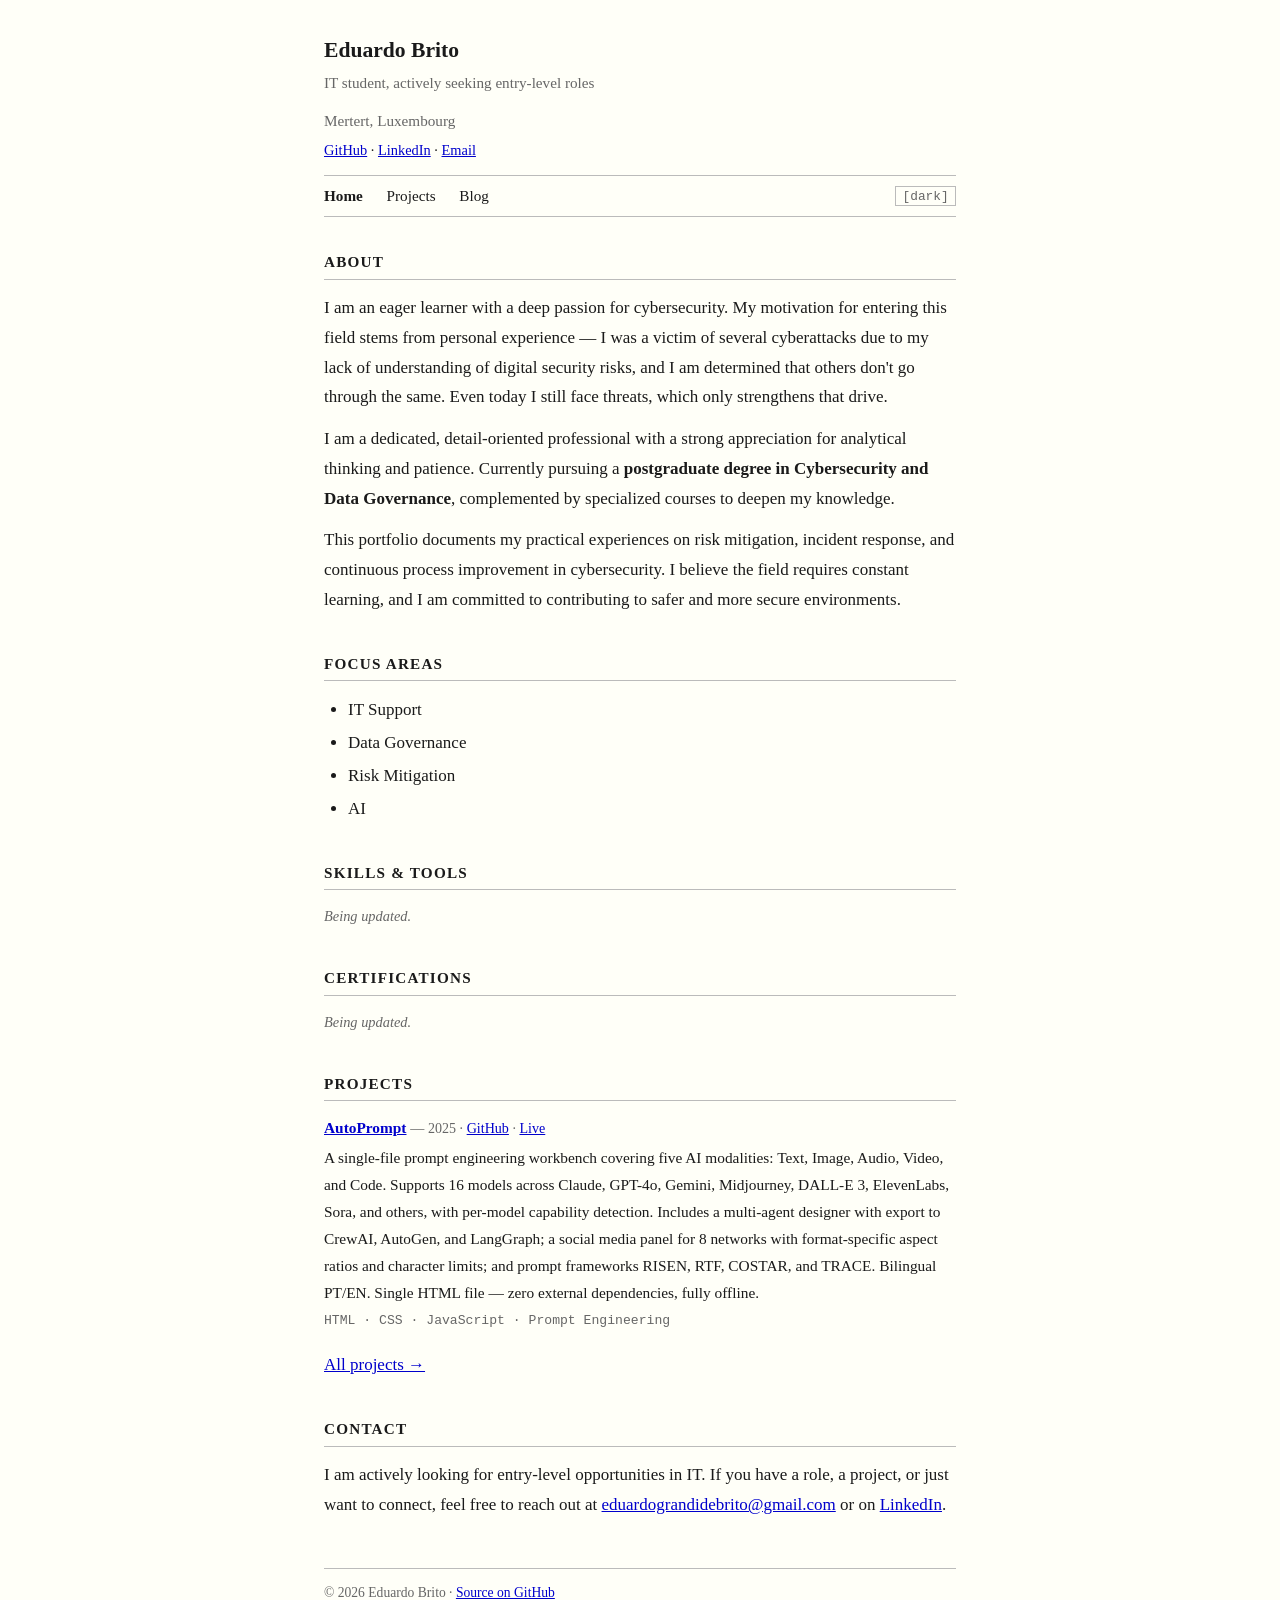
==== index.html @ 05aec523 "Shorten footer name, update contact to general IT opportunities Co-Authored-By: Claude Sonnet 4.6 <n" ====
<!DOCTYPE html>
<html lang="en">
<head>
  <script>if (localStorage.getItem('theme') === 'dark') document.documentElement.classList.add('dark');</script>
  <meta charset="UTF-8" />
  <meta name="viewport" content="width=device-width, initial-scale=1.0" />
  <meta name="description" content="Eduardo Grandide Brito — Cybersecurity researcher. Risk mitigation, incident response, data governance." />
  <meta http-equiv="Content-Security-Policy"
    content="default-src 'self';
             script-src 'self' 'unsafe-inline';
             style-src 'self' 'unsafe-inline';
             img-src 'self' data:;
             object-src 'none';
             base-uri 'self';" />
  <title>idoaredo - portfolio</title>
  <link rel="stylesheet" href="assets/css/style.css" />
</head>
<body>

  <a href="#main-content" class="skip-link">Skip to content</a>

  <header class="site-header">
    <h1>Eduardo Brito</h1>
    <p class="tagline">IT student, actively seeking entry-level roles</p>
    <p class="tagline">Mertert, Luxembourg</p>
    <p class="header-links">
      <a href="https://github.com/idoaredo" target="_blank" rel="noopener noreferrer">GitHub</a> ·
      <a href="https://linkedin.com/in/idoaredo" target="_blank" rel="noopener noreferrer">LinkedIn</a> ·
      <a href="mailto:eduardograndidebrito@gmail.com">Email</a>
    </p>
  </header>

  <nav role="navigation" aria-label="Main navigation">
    <span class="nav-links-group">
      <a href="index.html" aria-current="page">Home</a>
      <a href="projects.html">Projects</a>
      <a href="blog.html">Blog</a>
    </span>
    <button id="dark-mode-toggle" aria-label="Toggle dark mode">[dark]</button>
  </nav>

  <main id="main-content">

    <section id="about">
      <h2>About</h2>
      <p>
        I am an eager learner with a deep passion for cybersecurity. My motivation for entering
        this field stems from personal experience — I was a victim of several cyberattacks due to
        my lack of understanding of digital security risks, and I am determined that others don't
        go through the same. Even today I still face threats, which only strengthens that drive.
      </p>
      <p>
        I am a dedicated, detail-oriented professional with a strong appreciation for analytical
        thinking and patience. Currently pursuing a <strong>postgraduate degree in Cybersecurity
        and Data Governance</strong>, complemented by specialized courses to deepen my knowledge.
      </p>
      <p>
        This portfolio documents my practical experiences on risk mitigation, incident response,
        and continuous process improvement in cybersecurity. I believe the field requires constant
        learning, and I am committed to contributing to safer and more secure environments.
      </p>
    </section>

    <section id="focus">
      <h2>Focus Areas</h2>
      <ul>
        <li>IT Support</li>
        <li>Data Governance</li>
        <li>Risk Mitigation</li>
        <li>AI</li>
      </ul>
    </section>

    <section id="skills">
      <h2>Skills &amp; Tools</h2>
      <p style="color: var(--muted); font-style: italic; font-size: 0.9rem;">Being updated.</p>
    </section>

    <section id="certifications">
      <h2>Certifications</h2>
      <p style="color: var(--muted); font-style: italic; font-size: 0.9rem;">Being updated.</p>
    </section>

    <section id="projects">
      <h2>Projects</h2>

      <div class="project-entry">
        <p>
          <strong><a href="autoprompt/index.html" target="_blank" rel="noopener noreferrer">AutoPrompt</a></strong>
          <span class="meta"> — 2025 ·
            <a href="https://github.com/idoaredo/idoaredo.github.io" target="_blank" rel="noopener noreferrer">GitHub</a> ·
            <a href="autoprompt/index.html" target="_blank" rel="noopener noreferrer">Live</a>
          </span>
        </p>
        <p>A single-file prompt engineering workbench covering five AI modalities: Text, Image,
        Audio, Video, and Code. Supports 16 models across Claude, GPT-4o, Gemini, Midjourney,
        DALL-E 3, ElevenLabs, Sora, and others, with per-model capability detection.
        Includes a multi-agent designer with export to CrewAI, AutoGen, and LangGraph; a social
        media panel for 8 networks with format-specific aspect ratios and character limits; and
        prompt frameworks RISEN, RTF, COSTAR, and TRACE. Bilingual PT/EN.
        Single HTML file — zero external dependencies, fully offline.</p>
        <p class="tags">HTML · CSS · JavaScript · Prompt Engineering</p>
      </div>

      <p><a href="projects.html">All projects →</a></p>
    </section>

    <section id="contact">
      <h2>Contact</h2>
      <p>
        I am actively looking for entry-level opportunities in IT. If you have a role, a project,
        or just want to connect, feel free to reach out at
        <a href="mailto:eduardograndidebrito@gmail.com">eduardograndidebrito@gmail.com</a>
        or on <a href="https://linkedin.com/in/idoaredo" target="_blank" rel="noopener noreferrer">LinkedIn</a>.
      </p>
    </section>

  </main>

  <footer>
    <p>© 2026 Eduardo Brito ·
      <a href="https://github.com/idoaredo/idoaredo.github.io" target="_blank" rel="noopener noreferrer">Source on GitHub</a>
    </p>
  </footer>

  <script src="assets/js/script.js" defer></script>
</body>
</html>
---- assets/css/style.css ----
/* ── Variables ───────────────────────────────────────────── */
:root {
  --bg:     #fffff8;
  --text:   #1a1a1a;
  --muted:  #666;
  --link:   #00c;
  --border: #bbb;
  --max-w:  680px;
}
html.dark {
  --bg:     #1c1c1c;
  --text:   #ddd;
  --muted:  #999;
  --link:   #88aaff;
  --border: #444;
}

/* ── Reset ───────────────────────────────────────────────── */
*, *::before, *::after { box-sizing: border-box; margin: 0; padding: 0; }

/* ── Base ────────────────────────────────────────────────── */
body {
  background: var(--bg);
  color: var(--text);
  font-family: Georgia, 'Times New Roman', serif;
  font-size: 17px;
  line-height: 1.75;
  max-width: var(--max-w);
  margin: 2rem auto;
  padding: 0 1.5rem;
}
a { color: var(--link); }
a:hover { text-decoration: none; }
p + p { margin-top: 0.75rem; }
ul, ol { padding-left: 1.5rem; }
li { margin-bottom: 0.2rem; }
strong { color: var(--text); }

/* ── Skip link ───────────────────────────────────────────── */
.skip-link {
  position: absolute; top: -100%; left: 1rem;
  background: var(--text); color: var(--bg);
  padding: 0.3rem 0.75rem; text-decoration: none; font-size: 0.85rem;
}
.skip-link:focus { top: 0.5rem; }

/* ── Site header ─────────────────────────────────────────── */
.site-header { margin-bottom: 0.75rem; }
.site-header h1 { font-size: 1.35rem; font-weight: bold; }
.site-header .tagline { color: var(--muted); font-size: 0.95rem; }
.site-header .header-links { margin-top: 0.2rem; font-size: 0.9rem; }

/* ── Nav ─────────────────────────────────────────────────── */
nav {
  border-top: 1px solid var(--border);
  border-bottom: 1px solid var(--border);
  padding: 0.4rem 0;
  margin-bottom: 2rem;
  display: flex;
  justify-content: space-between;
  align-items: center;
  font-size: 0.95rem;
}
.nav-links-group a {
  color: var(--text);
  text-decoration: none;
  margin-right: 1.25rem;
}
.nav-links-group a:hover { text-decoration: underline; }
.nav-links-group a[aria-current="page"] { font-weight: bold; }

#dark-mode-toggle {
  background: none;
  border: 1px solid var(--border);
  cursor: pointer;
  color: var(--muted);
  font-size: 0.8rem;
  font-family: 'Courier New', monospace;
  padding: 0.1rem 0.4rem;
}

/* ── Sections ────────────────────────────────────────────── */
section { margin-bottom: 2.25rem; }
h2 {
  font-size: 0.95rem;
  font-weight: bold;
  text-transform: uppercase;
  letter-spacing: 0.08em;
  border-bottom: 1px solid var(--border);
  padding-bottom: 0.2rem;
  margin-bottom: 0.85rem;
}

/* ── Project entries ─────────────────────────────────────── */
.project-entry { margin-bottom: 1.1rem; }
.project-entry .meta { font-size: 0.88rem; color: var(--muted); }
.project-entry p { margin-top: 0.2rem; font-size: 0.96rem; }
.project-entry .tags {
  margin-top: 0.2rem;
  font-family: 'Courier New', monospace;
  font-size: 0.82rem;
  color: var(--muted);
}

/* ── Blog list ───────────────────────────────────────────── */
.blog-list { list-style: none; padding: 0; }
.blog-list li { margin-bottom: 0.6rem; font-size: 0.95rem; }
.blog-list .date {
  font-family: 'Courier New', monospace;
  font-size: 0.82rem;
  color: var(--muted);
  margin-right: 0.75rem;
}

/* ── Page headers ────────────────────────────────────────── */
.page-title { margin-bottom: 2rem; }
.page-title h1 {
  font-size: 1.35rem;
  border-bottom: 1px solid var(--border);
  padding-bottom: 0.3rem;
}
.page-title p { color: var(--muted); font-size: 0.9rem; margin-top: 0.3rem; }

/* ── Footer ──────────────────────────────────────────────── */
footer {
  border-top: 1px solid var(--border);
  margin-top: 3rem;
  padding-top: 0.75rem;
  font-size: 0.85rem;
  color: var(--muted);
}

/* ── Responsive ──────────────────────────────────────────── */
@media (max-width: 520px) {
  body { font-size: 16px; margin: 1rem auto; }
}
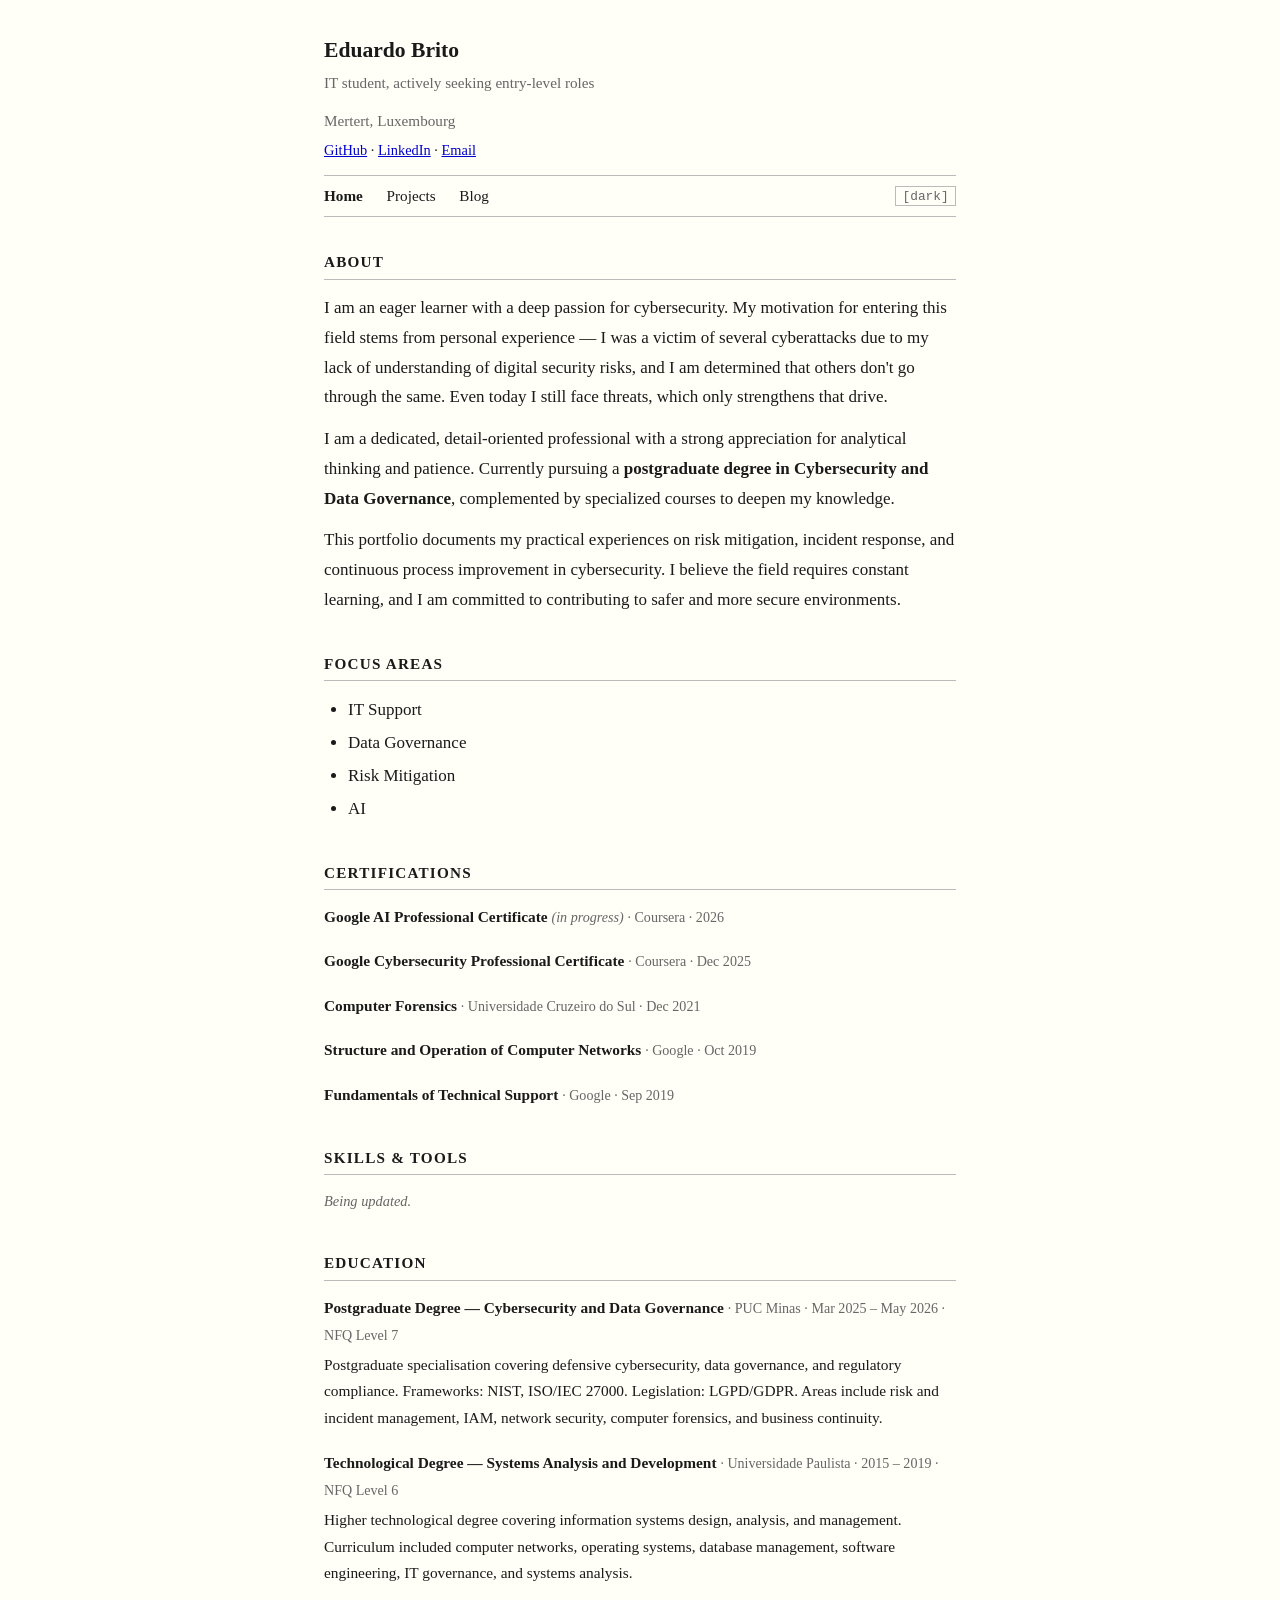
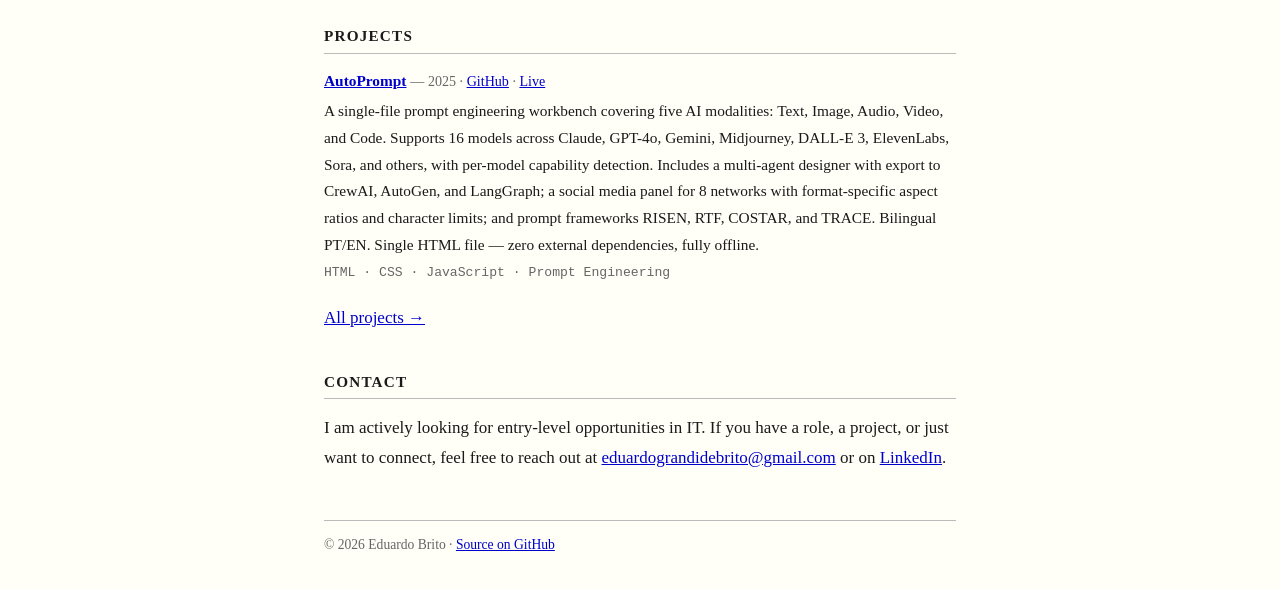
==== commit af711cd6: "Add Education and Certifications sections Co-Authored-By: Claude Sonnet 4.6 <noreply@anthropic.com>" ====
--- a/index.html
+++ b/index.html
@@ -71,14 +71,59 @@
       </ul>
     </section>
 
+    <section id="certifications">
+      <h2>Certifications</h2>
+
+      <div class="project-entry">
+        <p><strong>Google AI Professional Certificate</strong> <em style="color:var(--muted); font-size:0.88rem;">(in progress)</em>
+          <span class="meta"> · Coursera · 2026</span></p>
+      </div>
+
+      <div class="project-entry">
+        <p><strong>Google Cybersecurity Professional Certificate</strong>
+          <span class="meta"> · Coursera · Dec 2025</span></p>
+      </div>
+
+      <div class="project-entry">
+        <p><strong>Computer Forensics</strong>
+          <span class="meta"> · Universidade Cruzeiro do Sul · Dec 2021</span></p>
+      </div>
+
+      <div class="project-entry">
+        <p><strong>Structure and Operation of Computer Networks</strong>
+          <span class="meta"> · Google · Oct 2019</span></p>
+      </div>
+
+      <div class="project-entry">
+        <p><strong>Fundamentals of Technical Support</strong>
+          <span class="meta"> · Google · Sep 2019</span></p>
+      </div>
+    </section>
+
     <section id="skills">
       <h2>Skills &amp; Tools</h2>
       <p style="color: var(--muted); font-style: italic; font-size: 0.9rem;">Being updated.</p>
     </section>
 
-    <section id="certifications">
-      <h2>Certifications</h2>
-      <p style="color: var(--muted); font-style: italic; font-size: 0.9rem;">Being updated.</p>
+    <section id="education">
+      <h2>Education</h2>
+
+      <div class="project-entry">
+        <p><strong>Postgraduate Degree — Cybersecurity and Data Governance</strong>
+          <span class="meta"> · PUC Minas · Mar 2025 – May 2026 · NFQ Level 7</span></p>
+        <p>Postgraduate specialisation covering defensive cybersecurity, data governance, and
+        regulatory compliance. Frameworks: NIST, ISO/IEC 27000. Legislation: LGPD/GDPR.
+        Areas include risk and incident management, IAM, network security, computer forensics,
+        and business continuity.</p>
+      </div>
+
+      <div class="project-entry">
+        <p><strong>Technological Degree — Systems Analysis and Development</strong>
+          <span class="meta"> · Universidade Paulista · 2015 – 2019 · NFQ Level 6</span></p>
+        <p>Higher technological degree covering information systems design, analysis, and
+        management. Curriculum included computer networks, operating systems, database
+        management, software engineering, IT governance, and systems analysis.</p>
+      </div>
     </section>
 
     <section id="projects">
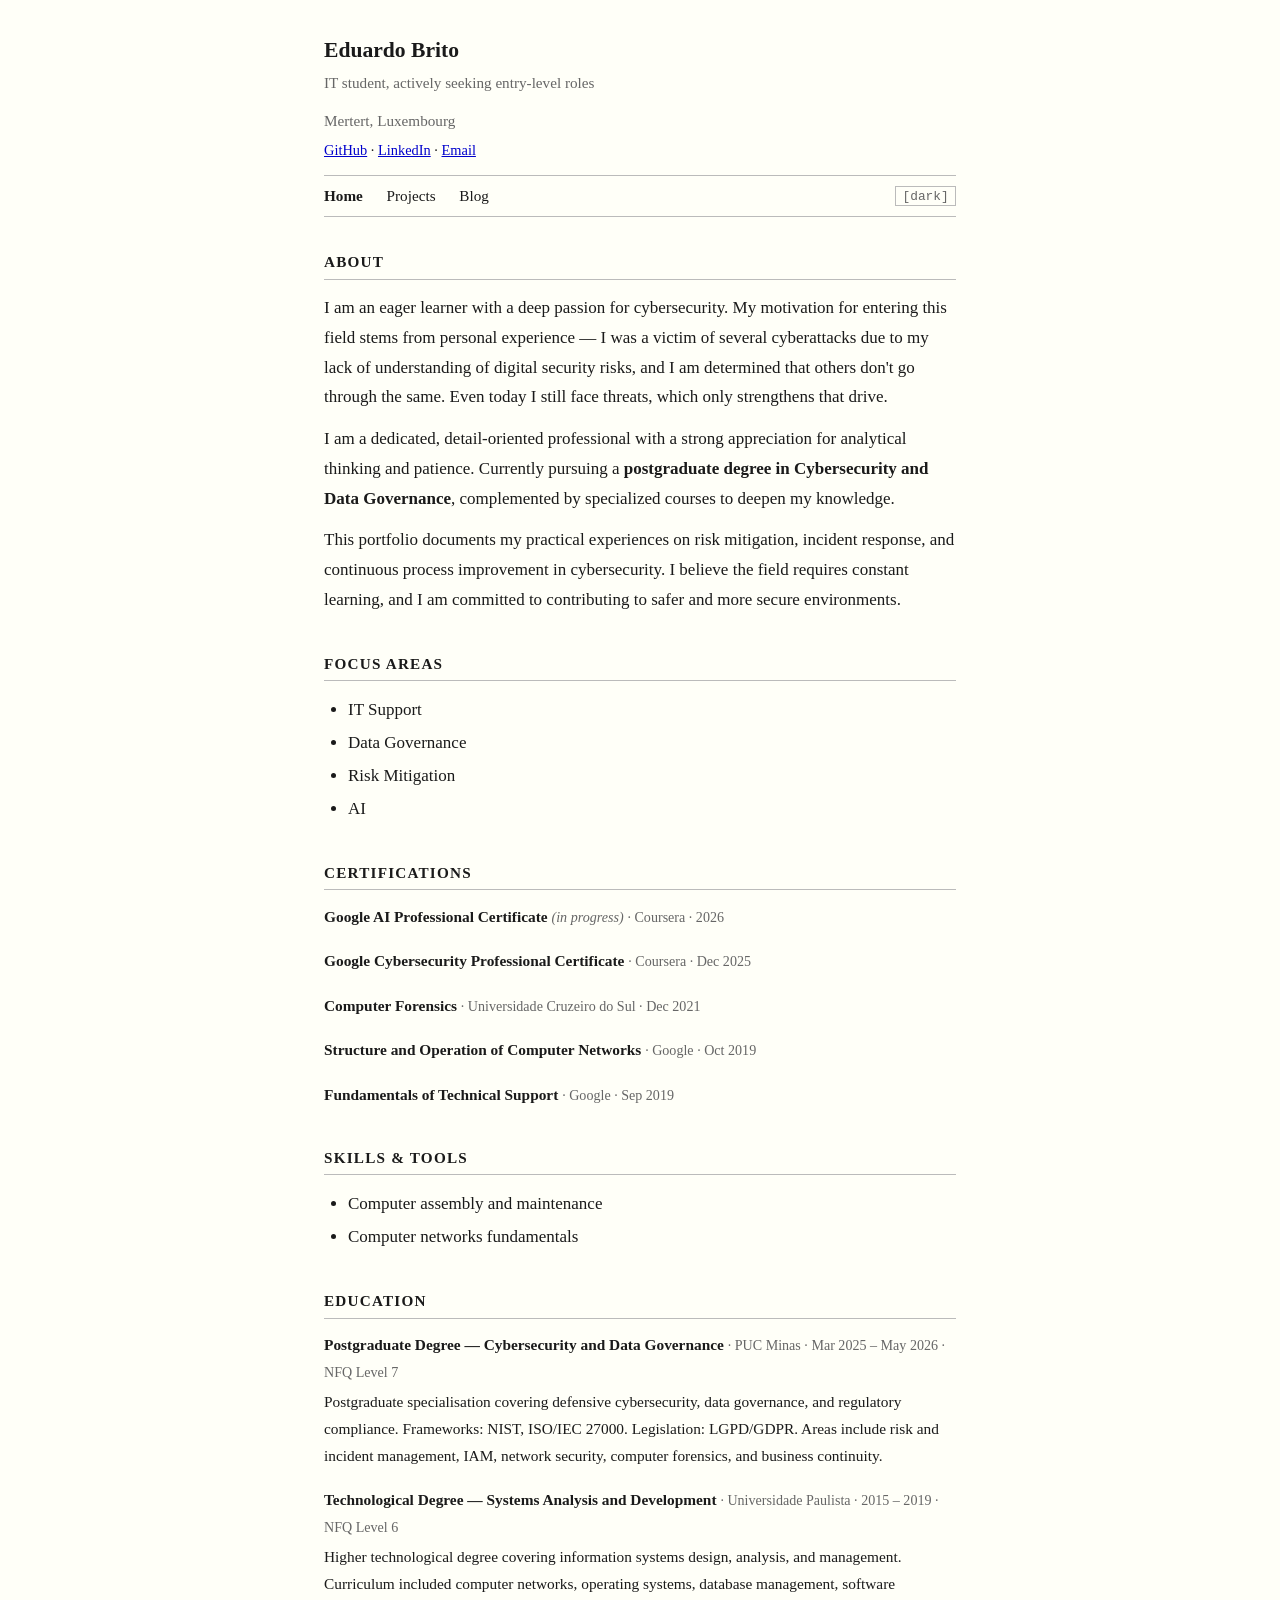
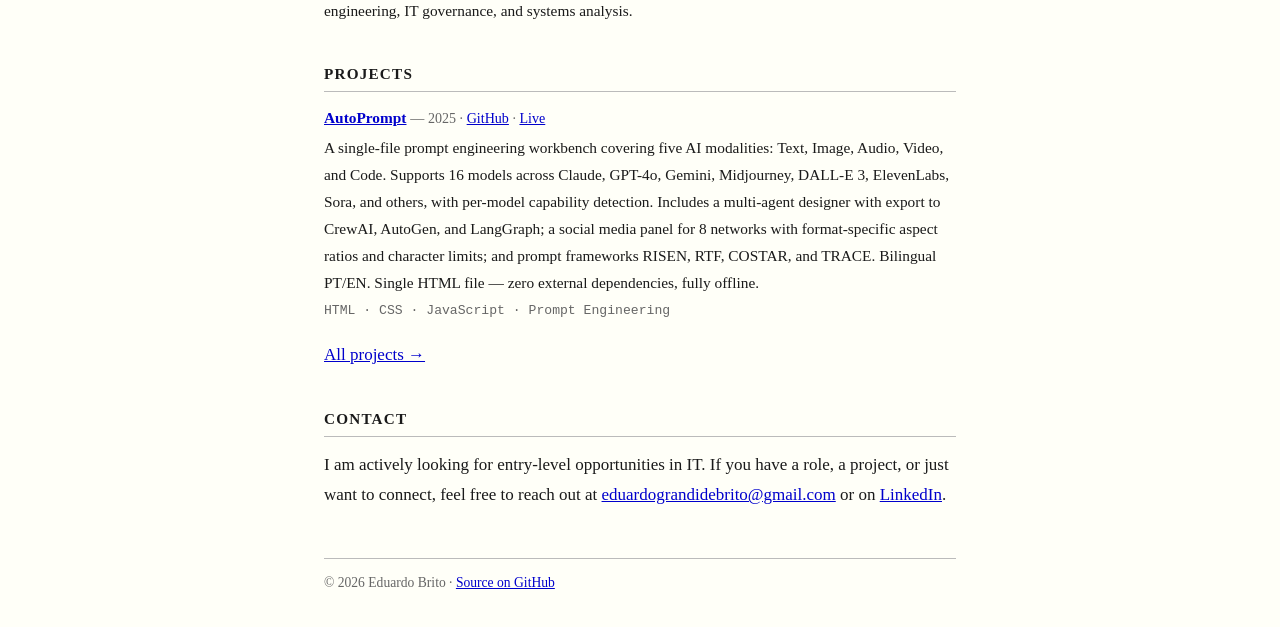
==== commit 622ddc11: "Add skills section, set AutoPrompt default language to EN - Add Computer assembly and computer netwo" ====
--- a/index.html
+++ b/index.html
@@ -102,7 +102,10 @@
 
     <section id="skills">
       <h2>Skills &amp; Tools</h2>
-      <p style="color: var(--muted); font-style: italic; font-size: 0.9rem;">Being updated.</p>
+      <ul>
+        <li>Computer assembly and maintenance</li>
+        <li>Computer networks fundamentals</li>
+      </ul>
     </section>
 
     <section id="education">
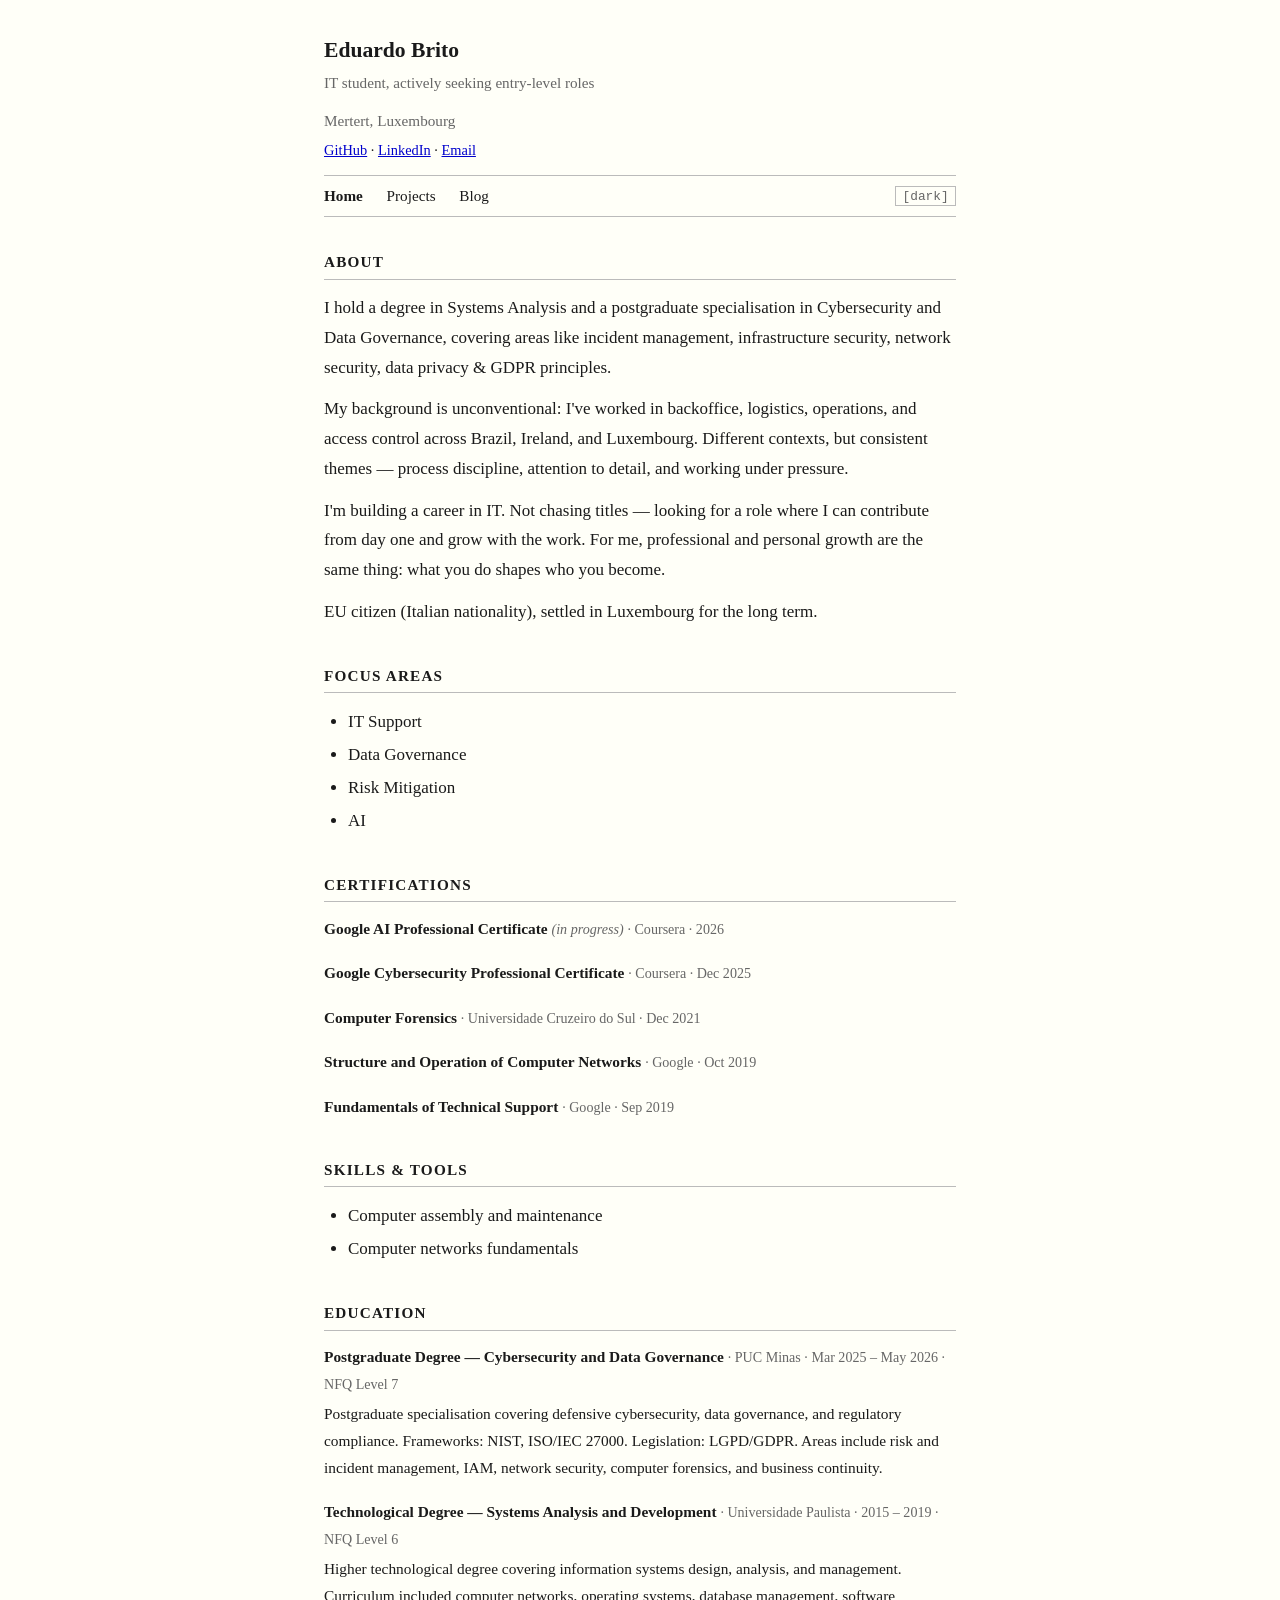
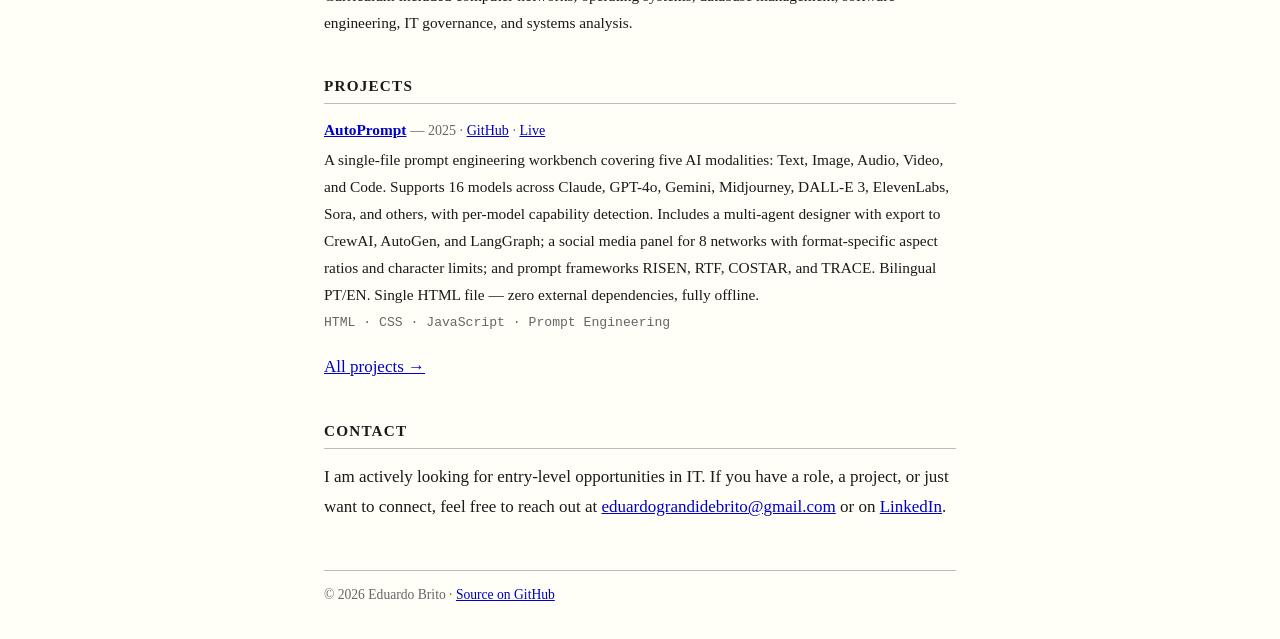
==== commit 29b0d820: "Update About section with LinkedIn bio Co-Authored-By: Claude Sonnet 4.6 <noreply@anthropic.com>" ====
--- a/index.html
+++ b/index.html
@@ -44,20 +44,22 @@
     <section id="about">
       <h2>About</h2>
       <p>
-        I am an eager learner with a deep passion for cybersecurity. My motivation for entering
-        this field stems from personal experience — I was a victim of several cyberattacks due to
-        my lack of understanding of digital security risks, and I am determined that others don't
-        go through the same. Even today I still face threats, which only strengthens that drive.
+        I hold a degree in Systems Analysis and a postgraduate specialisation in Cybersecurity
+        and Data Governance, covering areas like incident management, infrastructure security,
+        network security, data privacy &amp; GDPR principles.
       </p>
       <p>
-        I am a dedicated, detail-oriented professional with a strong appreciation for analytical
-        thinking and patience. Currently pursuing a <strong>postgraduate degree in Cybersecurity
-        and Data Governance</strong>, complemented by specialized courses to deepen my knowledge.
+        My background is unconventional: I've worked in backoffice, logistics, operations, and
+        access control across Brazil, Ireland, and Luxembourg. Different contexts, but consistent
+        themes — process discipline, attention to detail, and working under pressure.
       </p>
       <p>
-        This portfolio documents my practical experiences on risk mitigation, incident response,
-        and continuous process improvement in cybersecurity. I believe the field requires constant
-        learning, and I am committed to contributing to safer and more secure environments.
+        I'm building a career in IT. Not chasing titles — looking for a role where I can
+        contribute from day one and grow with the work. For me, professional and personal growth
+        are the same thing: what you do shapes who you become.
+      </p>
+      <p>
+        EU citizen (Italian nationality), settled in Luxembourg for the long term.
       </p>
     </section>
 
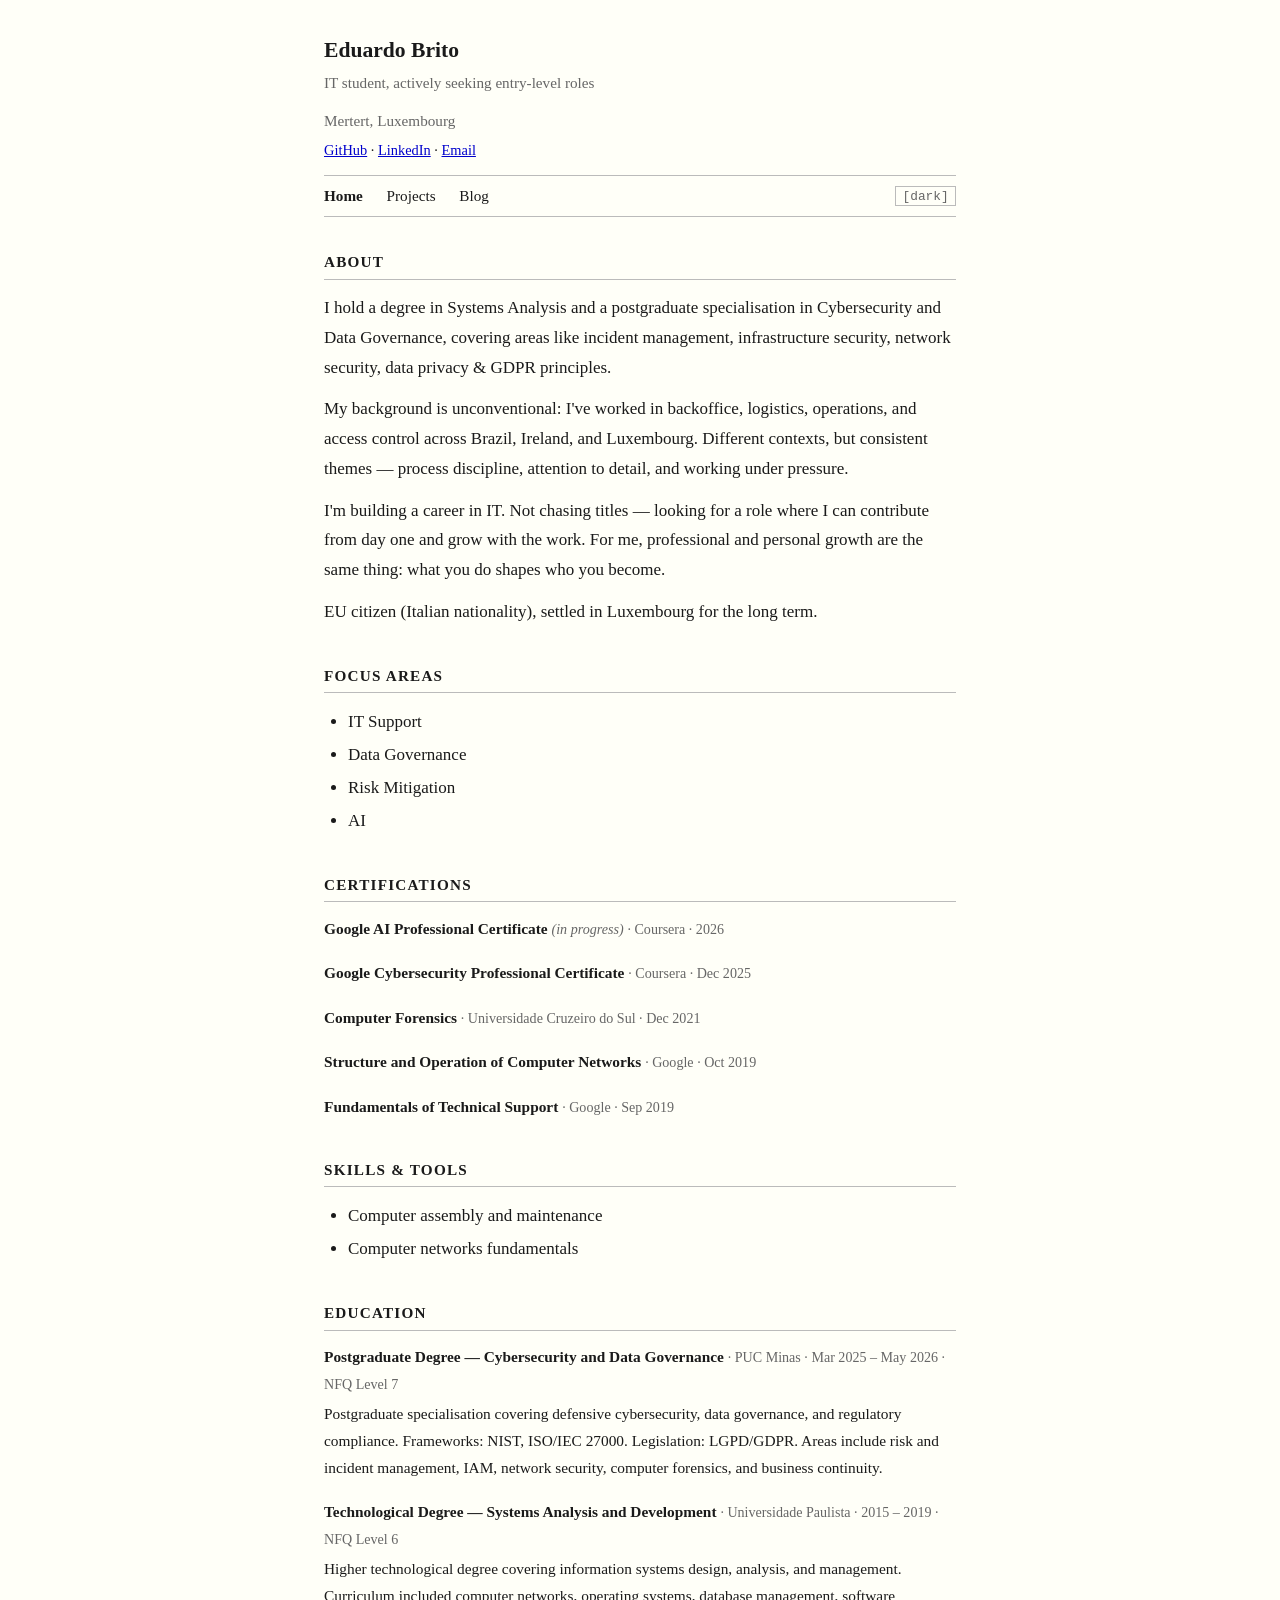
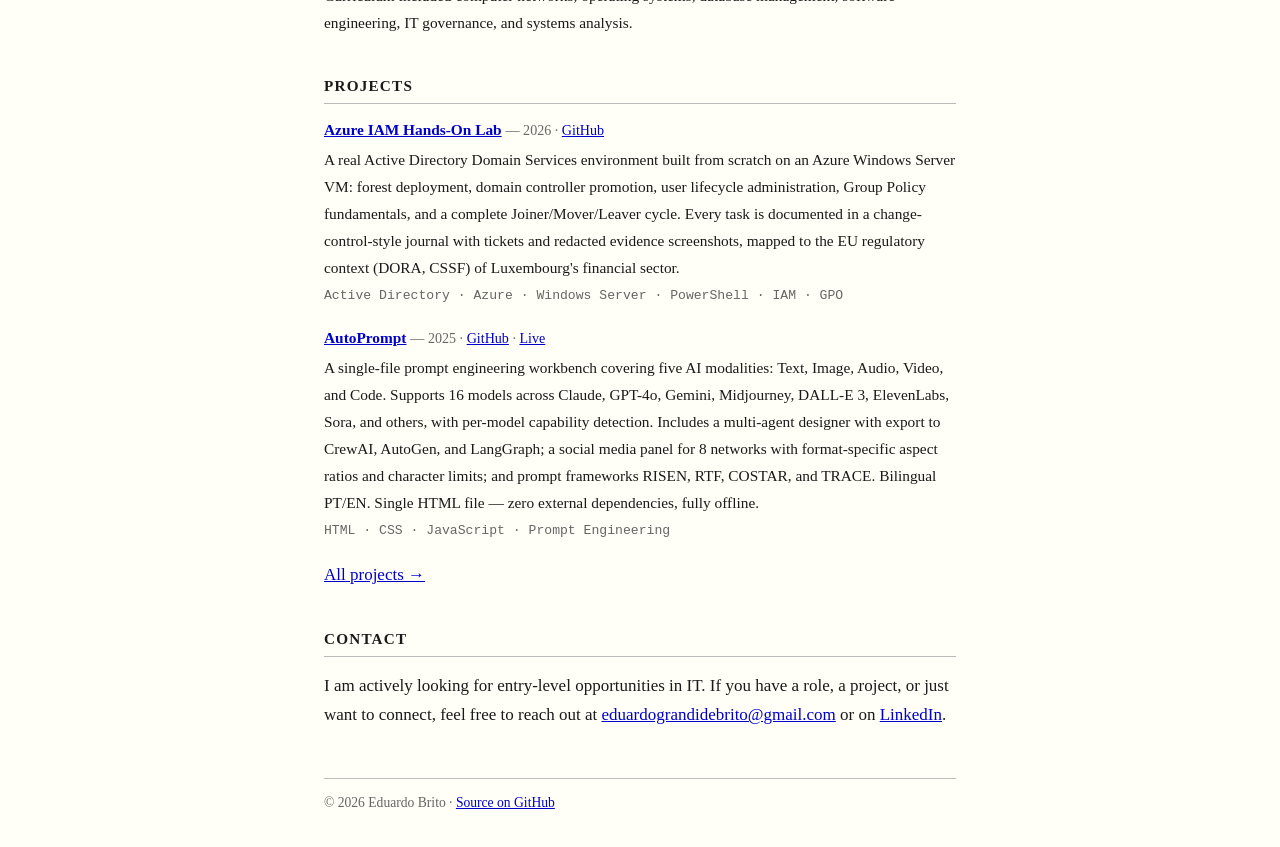
==== commit e126920c: "Feature Azure IAM Hands-On Lab on the homepage projects section Co-Authored-By: Claude Fable 5 <nore" ====
--- a/index.html
+++ b/index.html
@@ -136,6 +136,22 @@
 
       <div class="project-entry">
         <p>
+          <strong><a href="https://github.com/idoaredo/azure_iam_hands_on" target="_blank" rel="noopener noreferrer">Azure IAM Hands-On Lab</a></strong>
+          <span class="meta"> — 2026 ·
+            <a href="https://github.com/idoaredo/azure_iam_hands_on" target="_blank" rel="noopener noreferrer">GitHub</a>
+          </span>
+        </p>
+        <p>A real Active Directory Domain Services environment built from scratch on an Azure
+        Windows Server VM: forest deployment, domain controller promotion, user lifecycle
+        administration, Group Policy fundamentals, and a complete Joiner/Mover/Leaver cycle.
+        Every task is documented in a change-control-style journal with tickets and redacted
+        evidence screenshots, mapped to the EU regulatory context (DORA, CSSF) of Luxembourg's
+        financial sector.</p>
+        <p class="tags">Active Directory · Azure · Windows Server · PowerShell · IAM · GPO</p>
+      </div>
+
+      <div class="project-entry">
+        <p>
           <strong><a href="autoprompt/index.html" target="_blank" rel="noopener noreferrer">AutoPrompt</a></strong>
           <span class="meta"> — 2025 ·
             <a href="https://github.com/idoaredo/idoaredo.github.io" target="_blank" rel="noopener noreferrer">GitHub</a> ·
--- a/assets/css/style.css
+++ b/assets/css/style.css
@@ -112,6 +112,24 @@
   margin-right: 0.75rem;
 }
 
+/* ── Post ────────────────────────────────────────────────── */
+.post-title {
+  font-size: 1.2rem;
+  font-weight: bold;
+  text-transform: none;
+  letter-spacing: 0;
+  border-bottom: none;
+  padding-bottom: 0;
+  margin-bottom: 0.25rem;
+}
+.post-meta {
+  display: block;
+  font-family: 'Courier New', monospace;
+  font-size: 0.82rem;
+  color: var(--muted);
+  margin-bottom: 1.75rem;
+}
+
 /* ── Page headers ────────────────────────────────────────── */
 .page-title { margin-bottom: 2rem; }
 .page-title h1 {
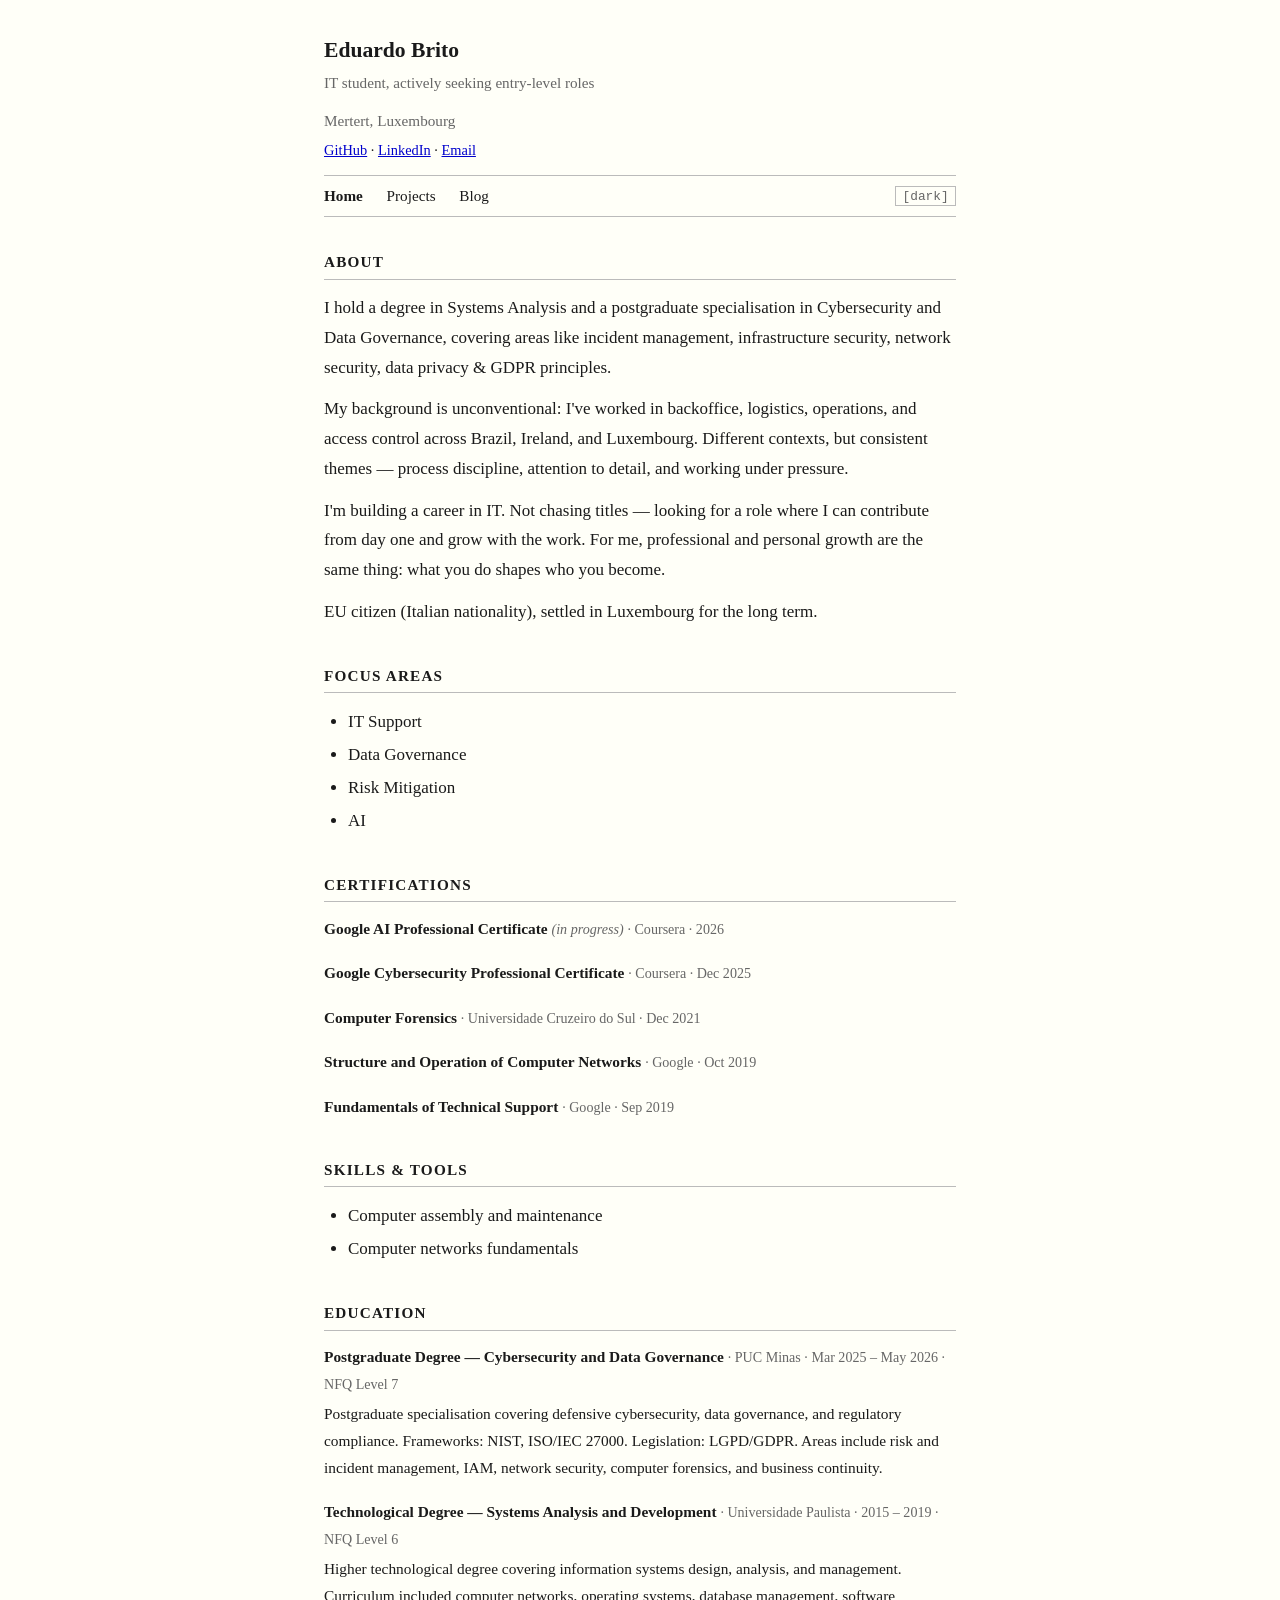
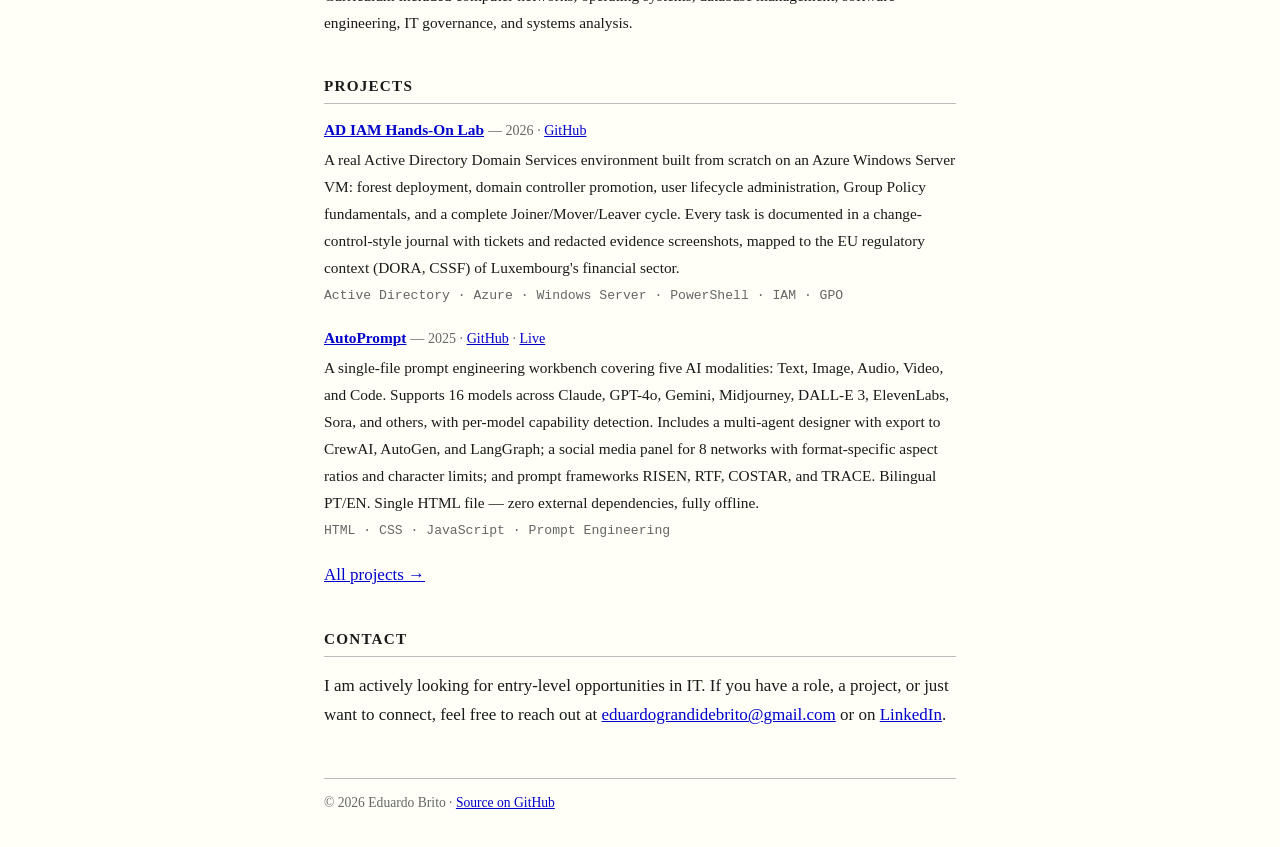
==== commit eac9bd03: "Rename Azure IAM Lab project card to AD IAM Lab" ====
--- a/index.html
+++ b/index.html
@@ -136,9 +136,9 @@
 
       <div class="project-entry">
         <p>
-          <strong><a href="https://github.com/idoaredo/azure_iam_hands_on" target="_blank" rel="noopener noreferrer">Azure IAM Hands-On Lab</a></strong>
+          <strong><a href="https://github.com/idoaredo/iam_ad_hands_on" target="_blank" rel="noopener noreferrer">AD IAM Hands-On Lab</a></strong>
           <span class="meta"> — 2026 ·
-            <a href="https://github.com/idoaredo/azure_iam_hands_on" target="_blank" rel="noopener noreferrer">GitHub</a>
+            <a href="https://github.com/idoaredo/iam_ad_hands_on" target="_blank" rel="noopener noreferrer">GitHub</a>
           </span>
         </p>
         <p>A real Active Directory Domain Services environment built from scratch on an Azure
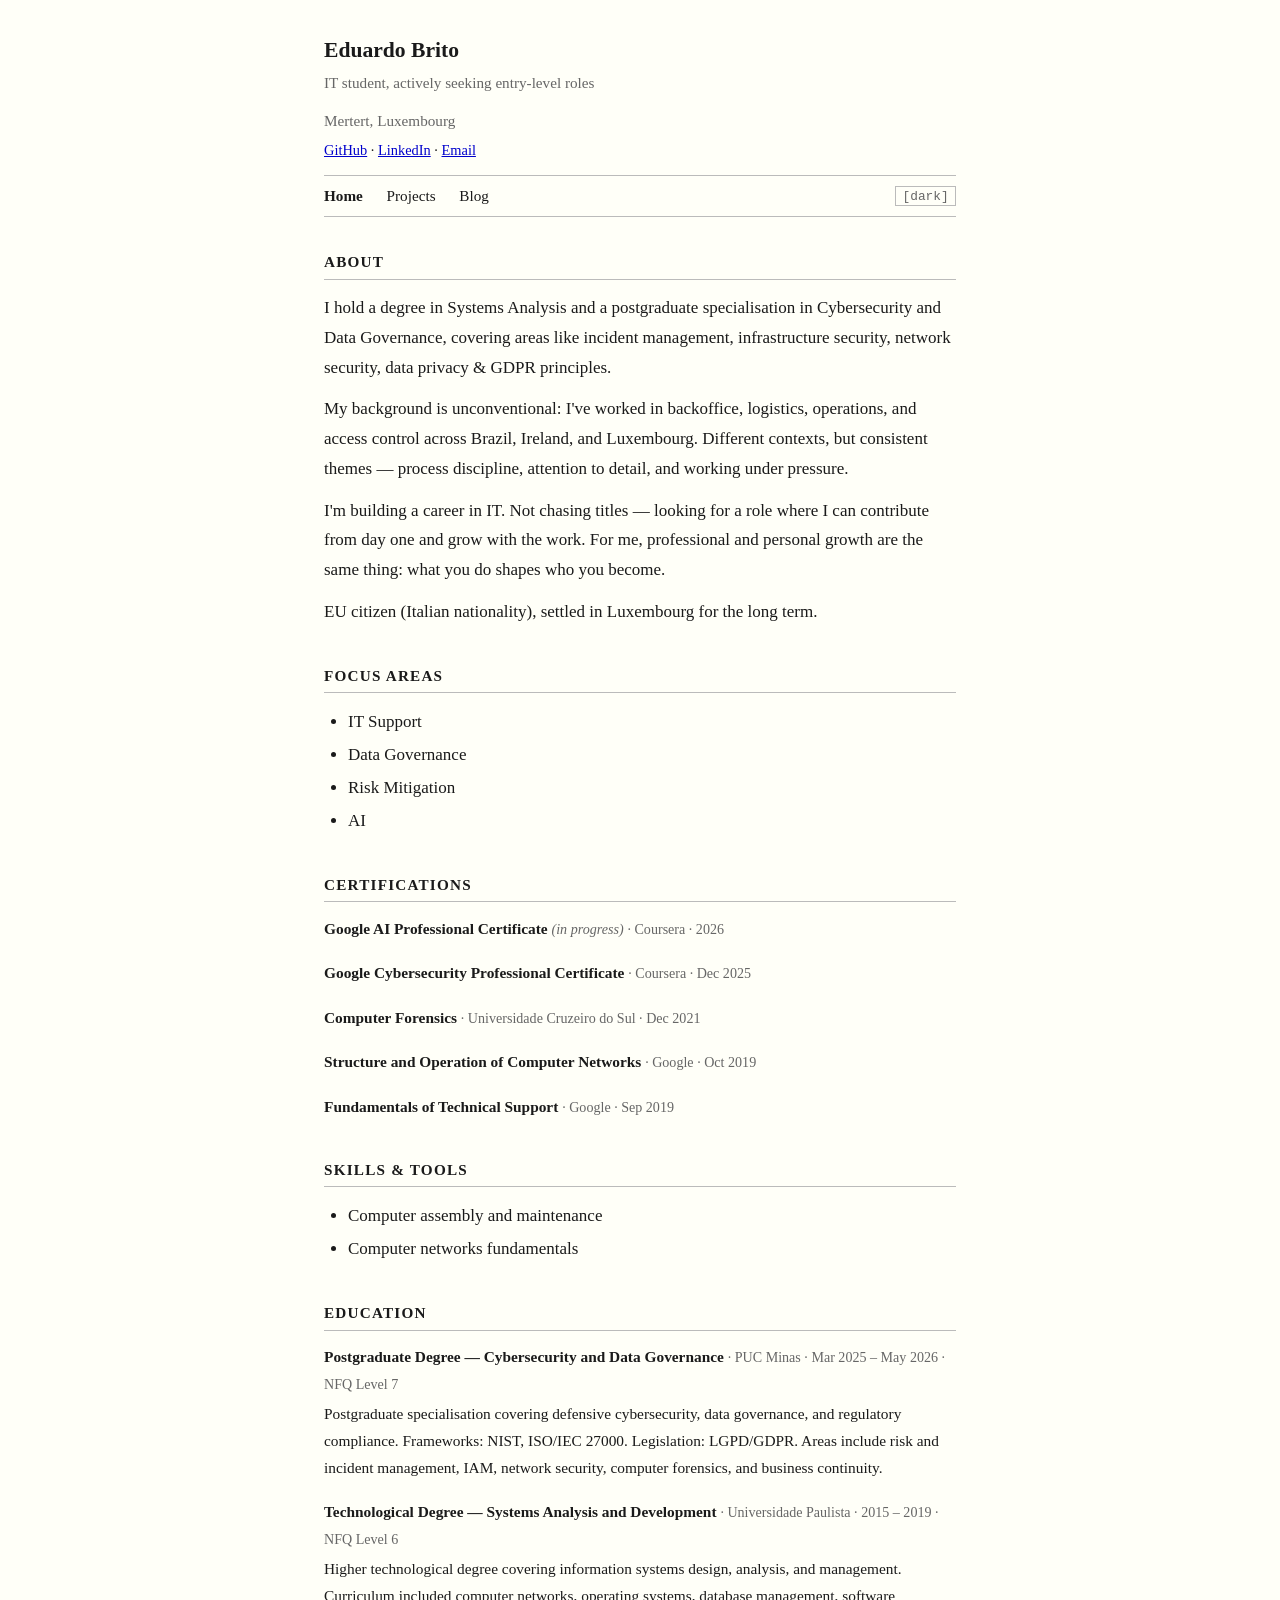
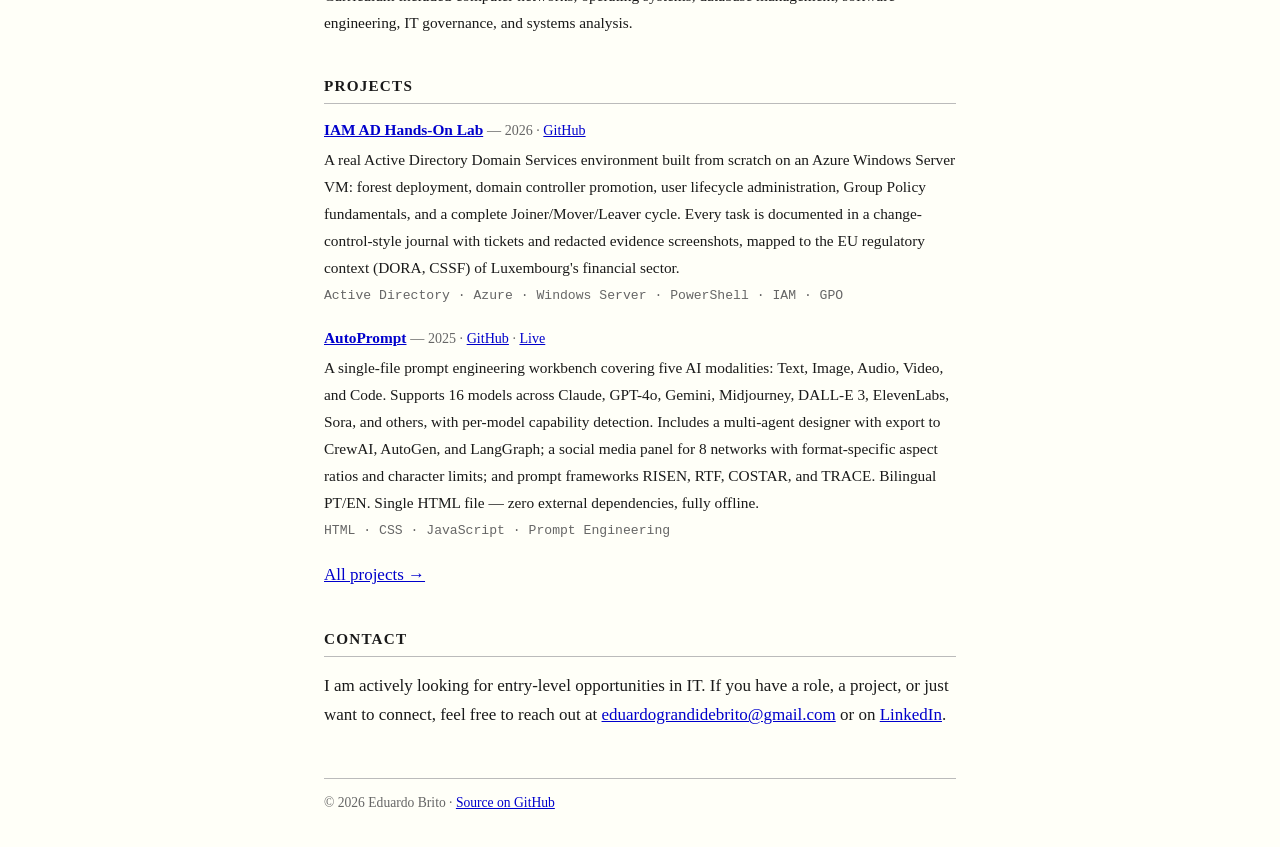
==== commit eaff3794: "Fix project card title word order: IAM AD, not AD IAM" ====
--- a/index.html
+++ b/index.html
@@ -136,7 +136,7 @@
 
       <div class="project-entry">
         <p>
-          <strong><a href="https://github.com/idoaredo/iam_ad_hands_on" target="_blank" rel="noopener noreferrer">AD IAM Hands-On Lab</a></strong>
+          <strong><a href="https://github.com/idoaredo/iam_ad_hands_on" target="_blank" rel="noopener noreferrer">IAM AD Hands-On Lab</a></strong>
           <span class="meta"> — 2026 ·
             <a href="https://github.com/idoaredo/iam_ad_hands_on" target="_blank" rel="noopener noreferrer">GitHub</a>
           </span>
